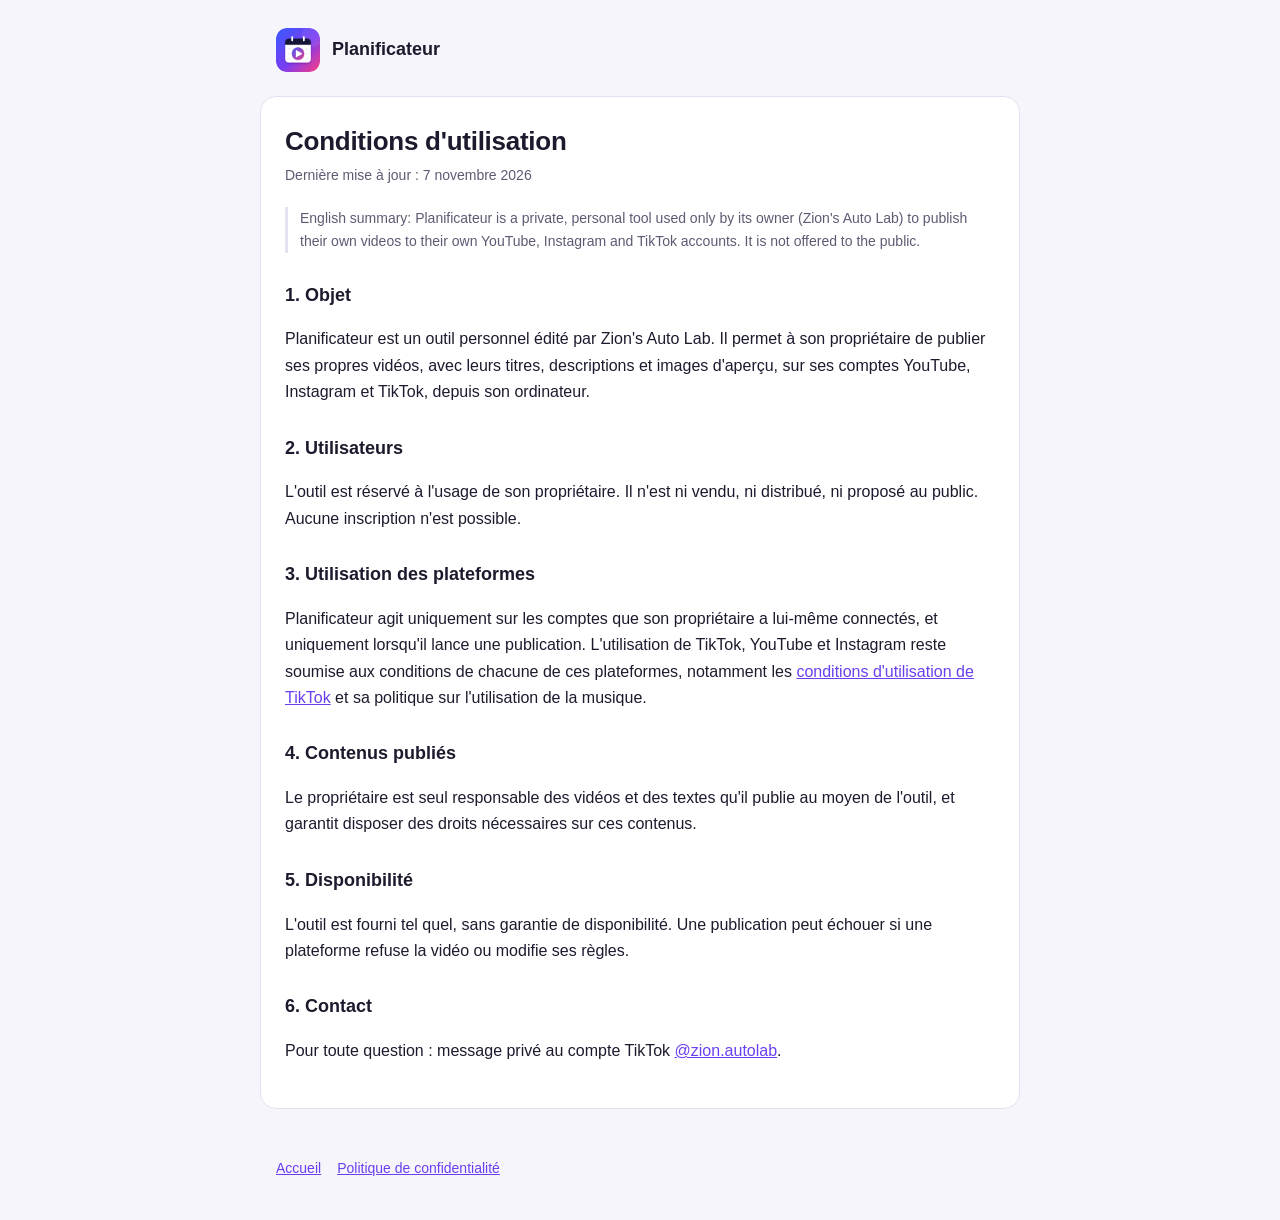
==== conditions.html @ c6079af0 "Add files via upload" ====
<!doctype html>
<html lang="fr">
<head>
<meta charset="utf-8">
<meta name="viewport" content="width=device-width, initial-scale=1">
<title>Conditions d'utilisation – Planificateur</title>
<link rel="icon" href="logo.png">
<link rel="stylesheet" href="style.css">
</head>
<body>
<header><img src="logo.png" alt=""><a href="./">Planificateur</a></header>
<main>
  <h1>Conditions d'utilisation</h1>
  <p class="maj">Dernière mise à jour : 7 novembre 2026</p>

  <p class="en">English summary: Planificateur is a private, personal tool used only by its owner (Zion's Auto Lab) to publish their own videos to their own YouTube, Instagram and TikTok accounts. It is not offered to the public.</p>

  <h2>1. Objet</h2>
  <p>Planificateur est un outil personnel édité par Zion's Auto Lab. Il permet à son propriétaire de publier ses propres vidéos, avec leurs titres, descriptions et images d'aperçu, sur ses comptes YouTube, Instagram et TikTok, depuis son ordinateur.</p>

  <h2>2. Utilisateurs</h2>
  <p>L'outil est réservé à l'usage de son propriétaire. Il n'est ni vendu, ni distribué, ni proposé au public. Aucune inscription n'est possible.</p>

  <h2>3. Utilisation des plateformes</h2>
  <p>Planificateur agit uniquement sur les comptes que son propriétaire a lui-même connectés, et uniquement lorsqu'il lance une publication. L'utilisation de TikTok, YouTube et Instagram reste soumise aux conditions de chacune de ces plateformes, notamment les <a href="https://www.tiktok.com/legal/terms-of-service" rel="noopener">conditions d'utilisation de TikTok</a> et sa politique sur l'utilisation de la musique.</p>

  <h2>4. Contenus publiés</h2>
  <p>Le propriétaire est seul responsable des vidéos et des textes qu'il publie au moyen de l'outil, et garantit disposer des droits nécessaires sur ces contenus.</p>

  <h2>5. Disponibilité</h2>
  <p>L'outil est fourni tel quel, sans garantie de disponibilité. Une publication peut échouer si une plateforme refuse la vidéo ou modifie ses règles.</p>

  <h2>6. Contact</h2>
  <p>Pour toute question : message privé au compte TikTok <a href="https://www.tiktok.com/@zion.autolab" rel="noopener">@zion.autolab</a>.</p>
</main>
<footer><a href="./">Accueil</a><a href="confidentialite.html">Politique de confidentialité</a></footer>
</body>
</html>
---- style.css ----
:root {
  --fond: #f6f5fb;
  --surface: #ffffff;
  --texte: #1c1b2e;
  --discret: #5d5b73;
  --bord: #e4e2ef;
  --accent: #6a3ff0;
  color-scheme: light;
}
@media (prefers-color-scheme: dark) {
  :root {
    --fond: #13121c;
    --surface: #1c1b28;
    --texte: #eceaf6;
    --discret: #a3a1b8;
    --bord: #2e2c40;
    --accent: #a48bff;
    color-scheme: dark;
  }
}
* { box-sizing: border-box; }
body {
  margin: 0;
  background: var(--fond);
  color: var(--texte);
  font: 16px/1.65 -apple-system, BlinkMacSystemFont, "Segoe UI", Roboto, sans-serif;
}
header {
  display: flex; align-items: center; gap: 12px;
  max-width: 760px; margin: 0 auto; padding: 28px 16px 8px;
}
header img { width: 44px; height: 44px; border-radius: 11px; }
header a { color: inherit; text-decoration: none; font-weight: 650; font-size: 18px; }
main {
  max-width: 760px; margin: 16px auto 48px; padding: 28px 24px;
  background: var(--surface); border: 1px solid var(--bord); border-radius: 16px;
}
h1 { font-size: 26px; line-height: 1.25; margin: 0 0 6px; letter-spacing: -.01em; }
h2 { font-size: 18px; margin: 28px 0 6px; }
p, li { color: var(--texte); }
.maj { color: var(--discret); font-size: 14px; margin: 0 0 20px; }
.en { color: var(--discret); font-size: 14px; border-left: 3px solid var(--bord); padding-left: 12px; }
a { color: var(--accent); }
ul { padding-left: 22px; }
footer { max-width: 760px; margin: 0 auto 40px; padding: 0 16px; font-size: 14px; color: var(--discret); }
footer a { margin-right: 16px; }
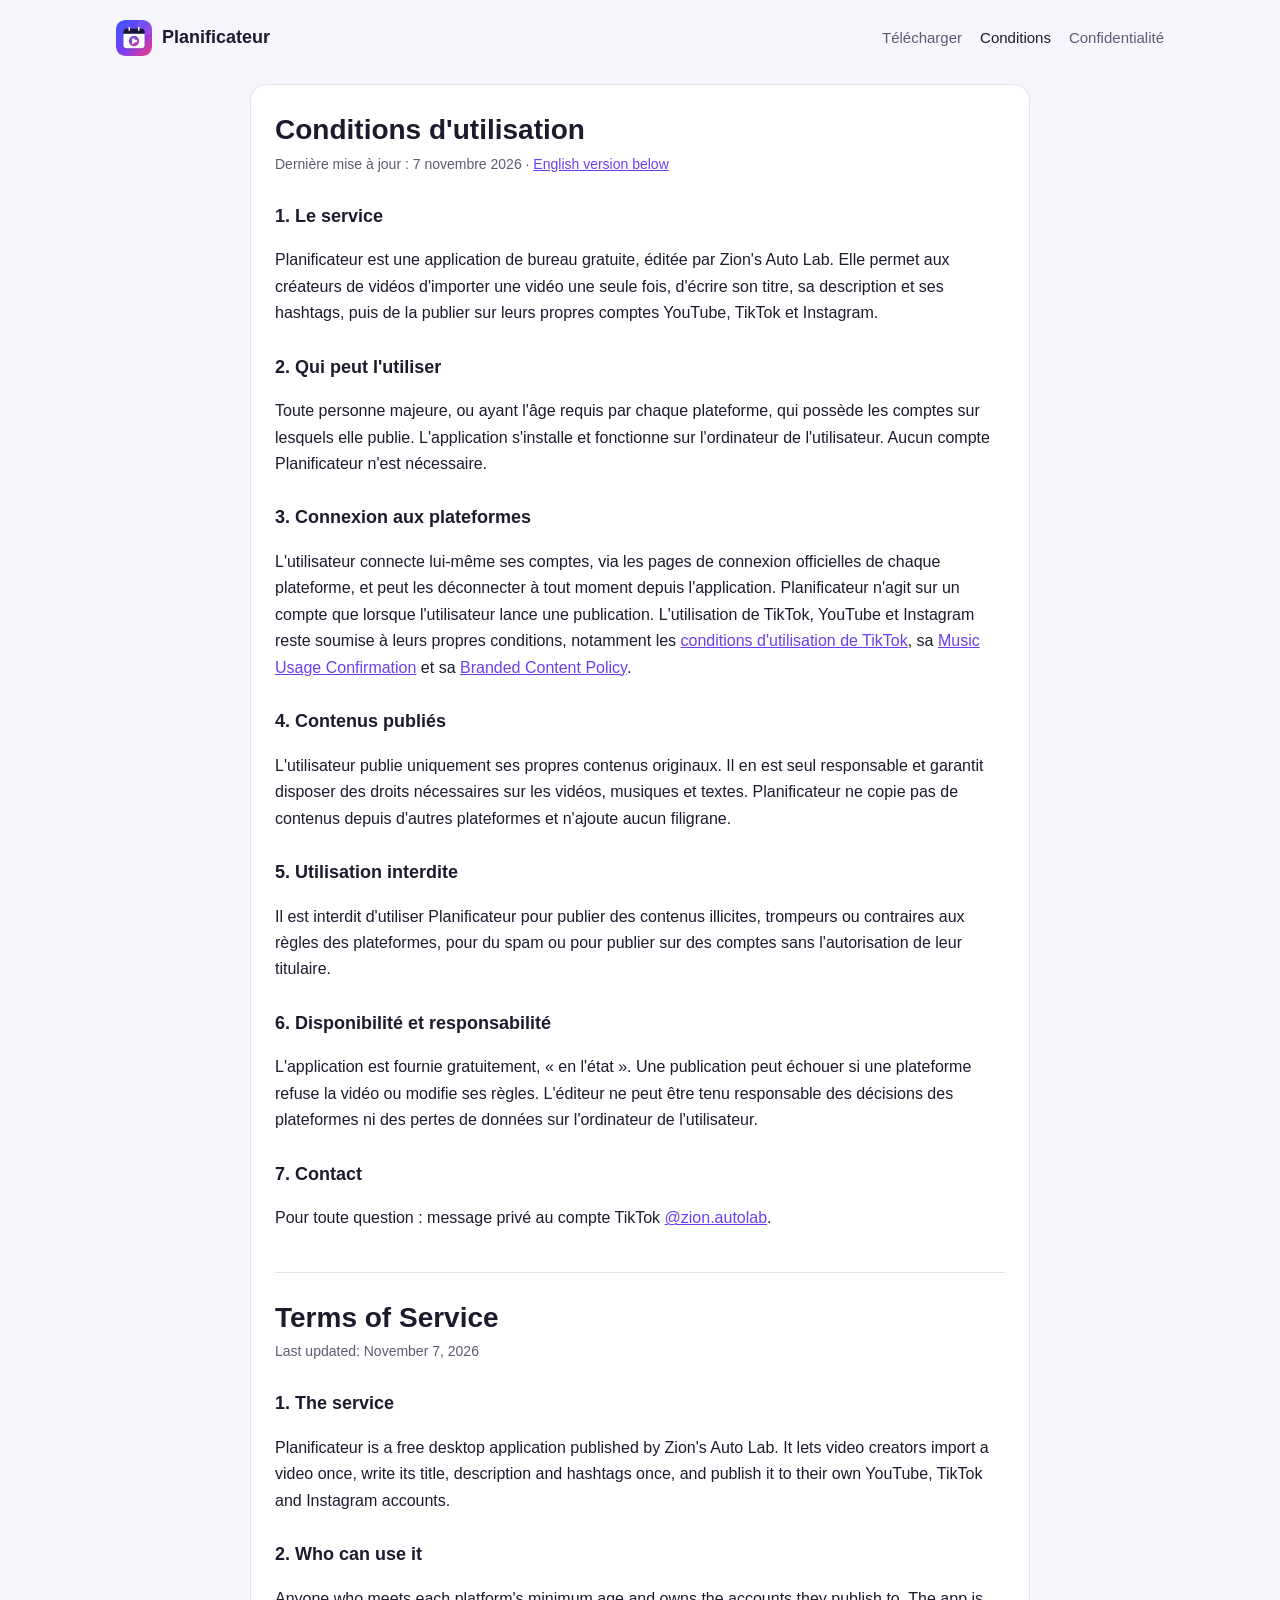
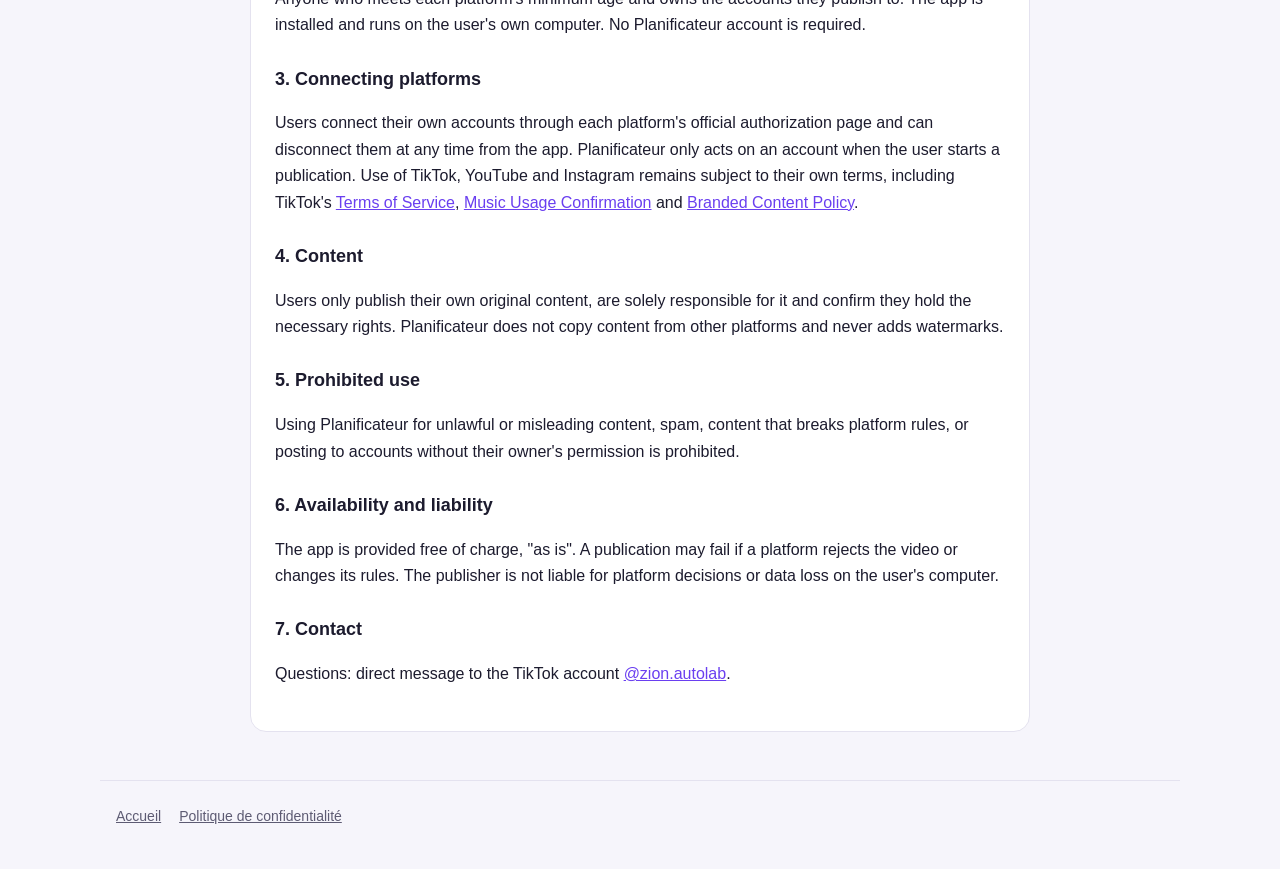
==== commit 2c3b64b8: "Site produit, conditions et confidentialité pour tous les créateurs, téléchargement" ====
--- a/conditions.html
+++ b/conditions.html
@@ -8,30 +8,50 @@
 <link rel="stylesheet" href="style.css">
 </head>
 <body>
-<header><img src="logo.png" alt=""><a href="./">Planificateur</a></header>
-<main>
+<header class="barre"><a class="marque" href="./"><img src="logo.png" alt="">Planificateur</a>
+  <nav><a href="./#telecharger">Télécharger</a><a href="conditions.html" aria-current="page">Conditions</a><a href="confidentialite.html">Confidentialité</a></nav></header>
+<main class="page-texte">
   <h1>Conditions d'utilisation</h1>
-  <p class="maj">Dernière mise à jour : 7 novembre 2026</p>
+  <p class="maj">Dernière mise à jour : 7 novembre 2026 · <a href="#en">English version below</a></p>
 
-  <p class="en">English summary: Planificateur is a private, personal tool used only by its owner (Zion's Auto Lab) to publish their own videos to their own YouTube, Instagram and TikTok accounts. It is not offered to the public.</p>
+  <h2>1. Le service</h2>
+  <p>Planificateur est une application de bureau gratuite, éditée par Zion's Auto Lab. Elle permet aux créateurs de vidéos d'importer une vidéo une seule fois, d'écrire son titre, sa description et ses hashtags, puis de la publier sur leurs propres comptes YouTube, TikTok et Instagram.</p>
 
-  <h2>1. Objet</h2>
-  <p>Planificateur est un outil personnel édité par Zion's Auto Lab. Il permet à son propriétaire de publier ses propres vidéos, avec leurs titres, descriptions et images d'aperçu, sur ses comptes YouTube, Instagram et TikTok, depuis son ordinateur.</p>
+  <h2>2. Qui peut l'utiliser</h2>
+  <p>Toute personne majeure, ou ayant l'âge requis par chaque plateforme, qui possède les comptes sur lesquels elle publie. L'application s'installe et fonctionne sur l'ordinateur de l'utilisateur. Aucun compte Planificateur n'est nécessaire.</p>
 
-  <h2>2. Utilisateurs</h2>
-  <p>L'outil est réservé à l'usage de son propriétaire. Il n'est ni vendu, ni distribué, ni proposé au public. Aucune inscription n'est possible.</p>
-
-  <h2>3. Utilisation des plateformes</h2>
-  <p>Planificateur agit uniquement sur les comptes que son propriétaire a lui-même connectés, et uniquement lorsqu'il lance une publication. L'utilisation de TikTok, YouTube et Instagram reste soumise aux conditions de chacune de ces plateformes, notamment les <a href="https://www.tiktok.com/legal/terms-of-service" rel="noopener">conditions d'utilisation de TikTok</a> et sa politique sur l'utilisation de la musique.</p>
+  <h2>3. Connexion aux plateformes</h2>
+  <p>L'utilisateur connecte lui-même ses comptes, via les pages de connexion officielles de chaque plateforme, et peut les déconnecter à tout moment depuis l'application. Planificateur n'agit sur un compte que lorsque l'utilisateur lance une publication. L'utilisation de TikTok, YouTube et Instagram reste soumise à leurs propres conditions, notamment les <a href="https://www.tiktok.com/legal/terms-of-service" rel="noopener">conditions d'utilisation de TikTok</a>, sa <a href="https://www.tiktok.com/legal/page/global/music-usage-confirmation/en" rel="noopener">Music Usage Confirmation</a> et sa <a href="https://www.tiktok.com/legal/page/global/bc-policy/en" rel="noopener">Branded Content Policy</a>.</p>
 
   <h2>4. Contenus publiés</h2>
-  <p>Le propriétaire est seul responsable des vidéos et des textes qu'il publie au moyen de l'outil, et garantit disposer des droits nécessaires sur ces contenus.</p>
+  <p>L'utilisateur publie uniquement ses propres contenus originaux. Il en est seul responsable et garantit disposer des droits nécessaires sur les vidéos, musiques et textes. Planificateur ne copie pas de contenus depuis d'autres plateformes et n'ajoute aucun filigrane.</p>
 
-  <h2>5. Disponibilité</h2>
-  <p>L'outil est fourni tel quel, sans garantie de disponibilité. Une publication peut échouer si une plateforme refuse la vidéo ou modifie ses règles.</p>
+  <h2>5. Utilisation interdite</h2>
+  <p>Il est interdit d'utiliser Planificateur pour publier des contenus illicites, trompeurs ou contraires aux règles des plateformes, pour du spam ou pour publier sur des comptes sans l'autorisation de leur titulaire.</p>
 
-  <h2>6. Contact</h2>
+  <h2>6. Disponibilité et responsabilité</h2>
+  <p>L'application est fournie gratuitement, « en l'état ». Une publication peut échouer si une plateforme refuse la vidéo ou modifie ses règles. L'éditeur ne peut être tenu responsable des décisions des plateformes ni des pertes de données sur l'ordinateur de l'utilisateur.</p>
+
+  <h2>7. Contact</h2>
   <p>Pour toute question : message privé au compte TikTok <a href="https://www.tiktok.com/@zion.autolab" rel="noopener">@zion.autolab</a>.</p>
+
+  <hr id="en">
+  <h1>Terms of Service</h1>
+  <p class="maj">Last updated: November 7, 2026</p>
+  <h2>1. The service</h2>
+  <p>Planificateur is a free desktop application published by Zion's Auto Lab. It lets video creators import a video once, write its title, description and hashtags once, and publish it to their own YouTube, TikTok and Instagram accounts.</p>
+  <h2>2. Who can use it</h2>
+  <p>Anyone who meets each platform's minimum age and owns the accounts they publish to. The app is installed and runs on the user's own computer. No Planificateur account is required.</p>
+  <h2>3. Connecting platforms</h2>
+  <p>Users connect their own accounts through each platform's official authorization page and can disconnect them at any time from the app. Planificateur only acts on an account when the user starts a publication. Use of TikTok, YouTube and Instagram remains subject to their own terms, including TikTok's <a href="https://www.tiktok.com/legal/terms-of-service" rel="noopener">Terms of Service</a>, <a href="https://www.tiktok.com/legal/page/global/music-usage-confirmation/en" rel="noopener">Music Usage Confirmation</a> and <a href="https://www.tiktok.com/legal/page/global/bc-policy/en" rel="noopener">Branded Content Policy</a>.</p>
+  <h2>4. Content</h2>
+  <p>Users only publish their own original content, are solely responsible for it and confirm they hold the necessary rights. Planificateur does not copy content from other platforms and never adds watermarks.</p>
+  <h2>5. Prohibited use</h2>
+  <p>Using Planificateur for unlawful or misleading content, spam, content that breaks platform rules, or posting to accounts without their owner's permission is prohibited.</p>
+  <h2>6. Availability and liability</h2>
+  <p>The app is provided free of charge, "as is". A publication may fail if a platform rejects the video or changes its rules. The publisher is not liable for platform decisions or data loss on the user's computer.</p>
+  <h2>7. Contact</h2>
+  <p>Questions: direct message to the TikTok account <a href="https://www.tiktok.com/@zion.autolab" rel="noopener">@zion.autolab</a>.</p>
 </main>
 <footer><a href="./">Accueil</a><a href="confidentialite.html">Politique de confidentialité</a></footer>
 </body>
--- a/style.css
+++ b/style.css
@@ -1,20 +1,26 @@
 :root {
   --fond: #f6f5fb;
   --surface: #ffffff;
+  --surface-2: #efedf8;
   --texte: #1c1b2e;
   --discret: #5d5b73;
   --bord: #e4e2ef;
   --accent: #6a3ff0;
+  --accent-2: #e23c8c;
+  --accent-texte: #ffffff;
   color-scheme: light;
 }
 @media (prefers-color-scheme: dark) {
   :root {
     --fond: #13121c;
     --surface: #1c1b28;
+    --surface-2: #242233;
     --texte: #eceaf6;
     --discret: #a3a1b8;
     --bord: #2e2c40;
     --accent: #a48bff;
+    --accent-2: #ff6fae;
+    --accent-texte: #13121c;
     color-scheme: dark;
   }
 }
@@ -25,22 +31,67 @@
   color: var(--texte);
   font: 16px/1.65 -apple-system, BlinkMacSystemFont, "Segoe UI", Roboto, sans-serif;
 }
-header {
-  display: flex; align-items: center; gap: 12px;
-  max-width: 760px; margin: 0 auto; padding: 28px 16px 8px;
+a { color: var(--accent); }
+img { max-width: 100%; }
+code { font: 13px ui-monospace, "SF Mono", Menlo, monospace; background: var(--surface-2); padding: 1px 6px; border-radius: 6px; }
+
+/* Barre du haut */
+.barre {
+  display: flex; align-items: center; justify-content: space-between; gap: 12px; flex-wrap: wrap;
+  max-width: 1080px; margin: 0 auto; padding: 20px 16px;
 }
-header img { width: 44px; height: 44px; border-radius: 11px; }
-header a { color: inherit; text-decoration: none; font-weight: 650; font-size: 18px; }
-main {
-  max-width: 760px; margin: 16px auto 48px; padding: 28px 24px;
+.marque { display: flex; align-items: center; gap: 10px; color: inherit; text-decoration: none; font-weight: 700; font-size: 18px; }
+.marque img { width: 36px; height: 36px; border-radius: 9px; }
+.barre nav { display: flex; gap: 18px; flex-wrap: wrap; font-size: 15px; }
+.barre nav a { color: var(--discret); text-decoration: none; }
+.barre nav a:hover, .barre nav a[aria-current] { color: var(--texte); }
+
+/* Accueil */
+.hero { max-width: 1080px; margin: 0 auto; padding: 40px 16px 56px; display: grid; grid-template-columns: 1.1fr .9fr; gap: 40px; align-items: center; }
+.hero h1 { font-size: clamp(32px, 5vw, 50px); line-height: 1.08; letter-spacing: -.02em; margin: 0 0 16px; }
+.hero .accroche { font-size: 19px; color: var(--discret); margin: 0 0 26px; }
+.hero .logo-grand { width: min(320px, 70%); justify-self: center; border-radius: 22%; box-shadow: 0 24px 60px rgba(106, 63, 240, .28); }
+.boutons { display: flex; gap: 12px; flex-wrap: wrap; }
+.bouton { display: inline-flex; align-items: center; justify-content: center; gap: 8px; padding: 12px 22px; border-radius: 12px; font-weight: 650; text-decoration: none; border: 1px solid var(--bord); color: var(--texte); background: var(--surface); }
+.bouton.principal { background: linear-gradient(135deg, var(--accent), var(--accent-2)); color: #fff; border: 0; }
+.note-dl { font-size: 14px; color: var(--discret); margin: 12px 0 0; }
+
+.section { max-width: 1080px; margin: 0 auto; padding: 48px 16px; }
+.section h2 { font-size: 28px; letter-spacing: -.01em; margin: 0 0 8px; }
+.section .sous { color: var(--discret); margin: 0 0 28px; max-width: 680px; }
+.cartes { display: grid; grid-template-columns: repeat(3, 1fr); gap: 16px; }
+.carte { background: var(--surface); border: 1px solid var(--bord); border-radius: 16px; padding: 22px; }
+.carte h3 { margin: 6px 0 6px; font-size: 17px; }
+.carte p { margin: 0; color: var(--discret); font-size: 15px; }
+.icone { width: 40px; height: 40px; border-radius: 11px; display: grid; place-items: center; background: var(--surface-2); font-size: 20px; }
+.etapes { counter-reset: etape; list-style: none; padding: 0; margin: 0; display: grid; gap: 12px; }
+.etapes li { counter-increment: etape; background: var(--surface); border: 1px solid var(--bord); border-radius: 14px; padding: 16px 18px 16px 62px; position: relative; }
+.etapes li::before { content: counter(etape); position: absolute; left: 18px; top: 16px; width: 30px; height: 30px; border-radius: 50%; display: grid; place-items: center; background: var(--accent); color: var(--accent-texte); font-weight: 700; font-size: 14px; }
+.etapes strong { display: block; }
+.etapes span { color: var(--discret); font-size: 15px; }
+.plateformes { display: flex; gap: 10px; flex-wrap: wrap; margin-top: 18px; }
+.plateformes span { background: var(--surface); border: 1px solid var(--bord); border-radius: 99px; padding: 6px 14px; font-size: 14px; }
+details.faq { background: var(--surface); border: 1px solid var(--bord); border-radius: 14px; padding: 14px 18px; margin-bottom: 10px; }
+details.faq summary { cursor: pointer; font-weight: 650; }
+details.faq p { color: var(--discret); margin: 10px 0 0; }
+.langue-en { border-top: 1px solid var(--bord); }
+
+/* Pages de texte (conditions, confidentialité) */
+.page-texte {
+  max-width: 780px; margin: 8px auto 48px; padding: 28px 24px;
   background: var(--surface); border: 1px solid var(--bord); border-radius: 16px;
 }
-h1 { font-size: 26px; line-height: 1.25; margin: 0 0 6px; letter-spacing: -.01em; }
-h2 { font-size: 18px; margin: 28px 0 6px; }
-p, li { color: var(--texte); }
+.page-texte h1 { font-size: 28px; line-height: 1.2; margin: 0 0 6px; }
+.page-texte h2 { font-size: 18px; margin: 26px 0 6px; }
+.page-texte hr { border: 0; border-top: 1px solid var(--bord); margin: 40px 0 28px; }
 .maj { color: var(--discret); font-size: 14px; margin: 0 0 20px; }
-.en { color: var(--discret); font-size: 14px; border-left: 3px solid var(--bord); padding-left: 12px; }
-a { color: var(--accent); }
 ul { padding-left: 22px; }
-footer { max-width: 760px; margin: 0 auto 40px; padding: 0 16px; font-size: 14px; color: var(--discret); }
-footer a { margin-right: 16px; }
+
+footer { max-width: 1080px; margin: 0 auto; padding: 24px 16px 40px; font-size: 14px; color: var(--discret); display: flex; gap: 18px; flex-wrap: wrap; border-top: 1px solid var(--bord); }
+footer a { color: var(--discret); }
+
+@media (max-width: 820px) {
+  .hero { grid-template-columns: 1fr; padding-top: 16px; }
+  .hero .logo-grand { grid-row: 1; width: 160px; justify-self: start; }
+  .cartes { grid-template-columns: 1fr; }
+}
